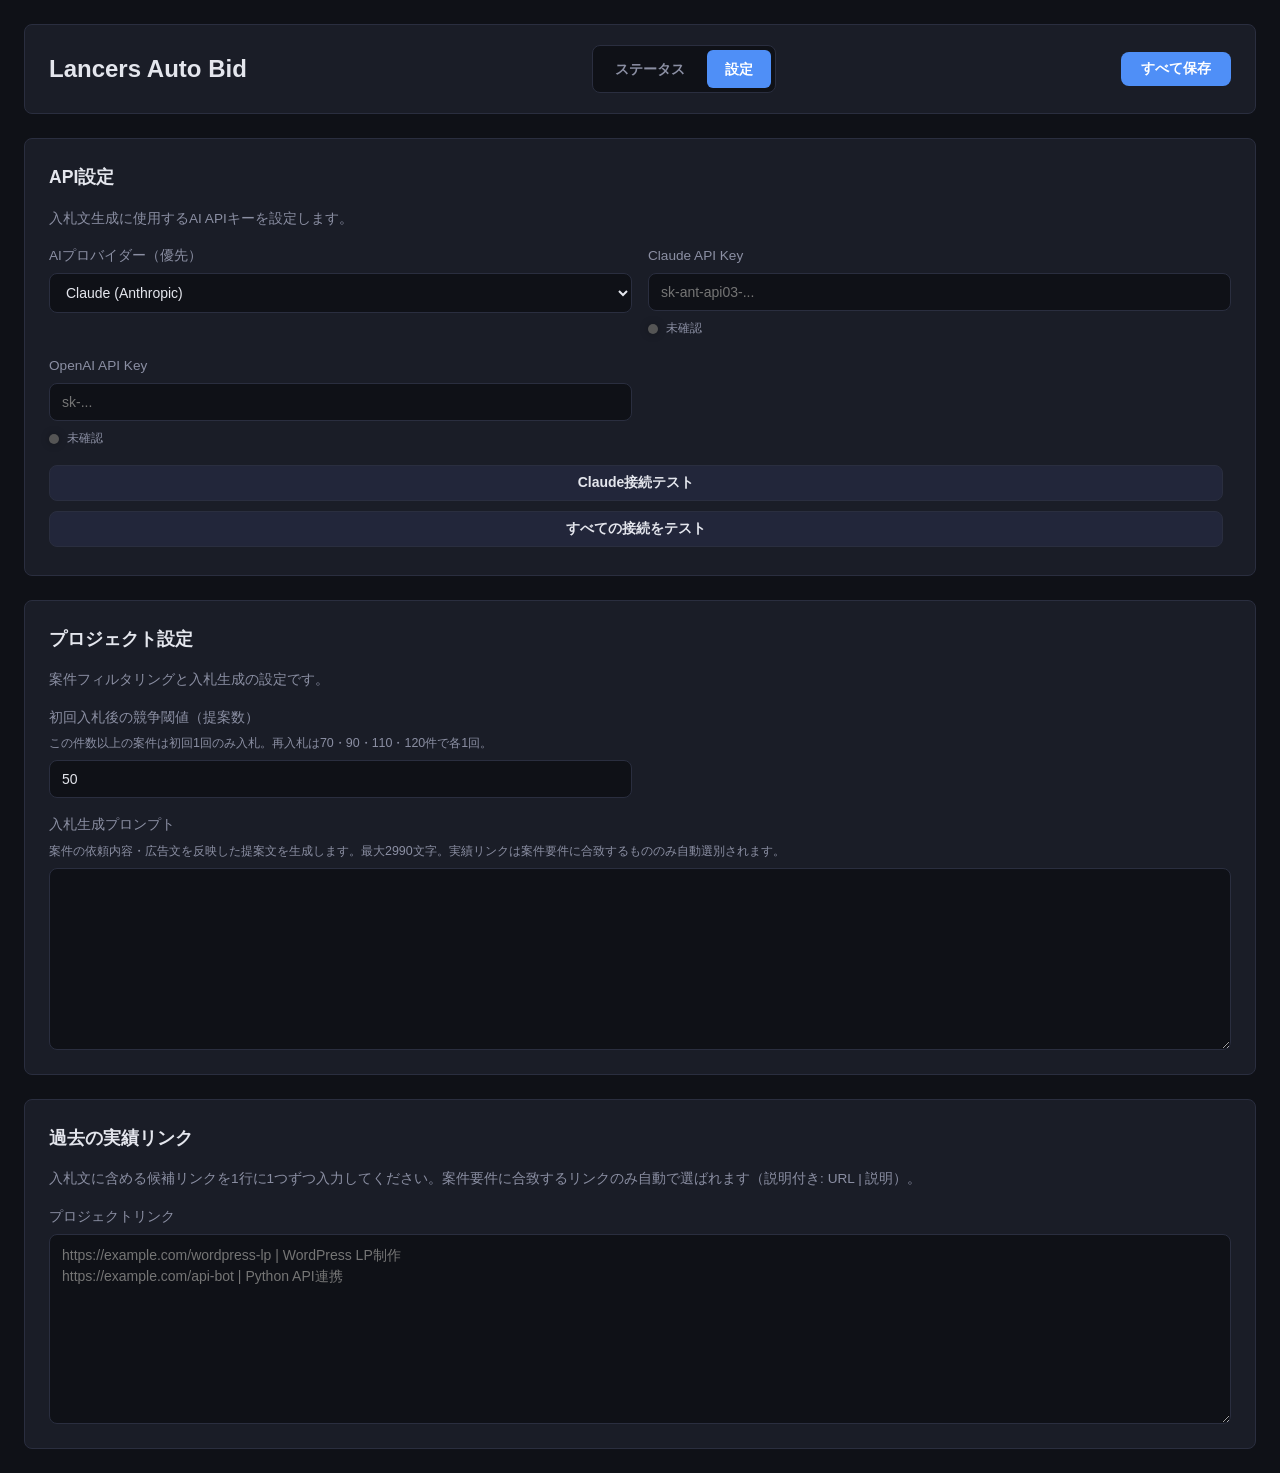
==== lancers-auto-bid/dashboard/settings.html @ 1cc1888b "first commit" ====
<!DOCTYPE html>
<html lang="ja">
<head>
  <meta charset="UTF-8">
  <meta name="viewport" content="width=device-width, initial-scale=1.0">
  <title>設定 - Lancers Auto Bid</title>
  <link rel="stylesheet" href="dashboard.css">
</head>
<body>
  <div class="app">
    <header class="header">
      <div class="header-left">
        <h1>Lancers Auto Bid</h1>
      </div>
      <nav class="main-nav">
        <a href="status.html" class="nav-link">ステータス</a>
        <a href="settings.html" class="nav-link active">設定</a>
      </nav>
      <div class="header-actions">
        <button class="btn btn-primary" id="saveAllBtn">すべて保存</button>
      </div>
    </header>

    <main class="main settings-main">
      <section class="panel settings-section">
        <h2>API設定</h2>
        <p class="section-desc">入札文生成に使用するAI APIキーを設定します。</p>
        <div class="form-grid">
          <div class="form-group">
            <label for="aiProvider">AIプロバイダー（優先）</label>
            <select id="aiProvider">
              <option value="claude">Claude (Anthropic)</option>
              <option value="openai">OpenAI</option>
            </select>
          </div>
          <div class="form-group">
            <label for="claudeApiKey">Claude API Key</label>
            <div class="input-with-status">
              <input type="password" id="claudeApiKey" placeholder="sk-ant-api03-..." autocomplete="off">
              <div class="inline-connection" id="connClaude">
                <span class="connection-light"></span>
                <span class="connection-status-text">未確認</span>
              </div>
            </div>
          </div>
          <div class="form-group">
            <label for="openaiApiKey">OpenAI API Key</label>
            <div class="input-with-status">
              <input type="password" id="openaiApiKey" placeholder="sk-..." autocomplete="off">
              <div class="inline-connection" id="connOpenai">
                <span class="connection-light"></span>
                <span class="connection-status-text">未確認</span>
              </div>
            </div>
          </div>
          <div class="form-group full-width">
            <button class="btn btn-secondary" id="testClaudeBtn">Claude接続テスト</button>
            <button class="btn btn-secondary" id="testApiBtn">すべての接続をテスト</button>
          </div>
          <div class="api-test-result" id="apiTestResult" hidden></div>
        </div>
      </section>

      <section class="panel settings-section">
        <h2>プロジェクト設定</h2>
        <p class="section-desc">案件フィルタリングと入札生成の設定です。</p>
        <div class="form-grid">
          <div class="form-group">
            <label for="maxProposalCount">初回入札後の競争閾値（提案数）</label>
            <p class="field-hint">この件数以上の案件は初回1回のみ入札。再入札は70・90・110・120件で各1回。</p>
            <input type="number" id="maxProposalCount" min="1" max="200" value="50">
          </div>
          <div class="form-group full-width">
            <label for="bidPrompt">入札生成プロンプト</label>
            <p class="field-hint">案件の依頼内容・広告文を反映した提案文を生成します。最大2990文字。実績リンクは案件要件に合致するもののみ自動選別されます。</p>
            <textarea id="bidPrompt" rows="10"></textarea>
          </div>
        </div>
      </section>

      <section class="panel settings-section">
        <h2>過去の実績リンク</h2>
        <p class="section-desc">入札文に含める候補リンクを1行に1つずつ入力してください。案件要件に合致するリンクのみ自動で選ばれます（説明付き: URL | 説明）。</p>
        <div class="form-grid">
          <div class="form-group full-width">
            <label for="portfolioLinks">プロジェクトリンク</label>
            <textarea id="portfolioLinks" class="textarea-links" rows="8"
              placeholder="https://example.com/wordpress-lp | WordPress LP制作&#10;https://example.com/api-bot | Python API連携"></textarea>
          </div>
        </div>
      </section>
    </main>
  </div>

  <script type="module" src="settings.js"></script>
</body>
</html>
---- lancers-auto-bid/dashboard/dashboard.css ----
*,
*::before,
*::after {
  box-sizing: border-box;
  margin: 0;
  padding: 0;
}

:root {
  --bg: #0f1117;
  --surface: #1a1d27;
  --surface-hover: #22263a;
  --border: #2a2e3f;
  --text: #e4e6ed;
  --text-muted: #8b8fa3;
  --primary: #4f8ff7;
  --primary-hover: #3a7de0;
  --success: #34d399;
  --success-bg: rgba(52, 211, 153, 0.12);
  --warning: #fbbf24;
  --warning-bg: rgba(251, 191, 36, 0.12);
  --danger: #f87171;
  --danger-bg: rgba(248, 113, 113, 0.12);
  --error: #ef4444;
  --error-bg: rgba(239, 68, 68, 0.12);
  --radius: 8px;
  --shadow: 0 4px 24px rgba(0, 0, 0, 0.3);
}

body {
  font-family: -apple-system, BlinkMacSystemFont, 'Segoe UI', 'Hiragino Sans', 'Noto Sans JP', sans-serif;
  background: var(--bg);
  color: var(--text);
  line-height: 1.6;
  min-height: 100vh;
}

.app {
  max-width: 1400px;
  margin: 0 auto;
  padding: 24px;
}

.header {
  display: flex;
  justify-content: space-between;
  align-items: center;
  flex-wrap: wrap;
  gap: 12px;
  padding: 20px 24px;
  background: var(--surface);
  border-radius: var(--radius);
  border: 1px solid var(--border);
  margin-bottom: 24px;
}

.main-nav {
  display: flex;
  gap: 4px;
  background: var(--bg);
  padding: 4px;
  border-radius: var(--radius);
  border: 1px solid var(--border);
}

.nav-link {
  padding: 8px 18px;
  border-radius: 6px;
  text-decoration: none;
  color: var(--text-muted);
  font-size: 0.875rem;
  font-weight: 600;
  transition: all 0.15s;
}

.nav-link:hover {
  color: var(--text);
  background: var(--surface-hover);
}

.nav-link.active {
  background: var(--primary);
  color: #fff;
}

.settings-main {
  gap: 20px;
}

.settings-section h2 {
  margin-bottom: 4px;
}

.section-desc {
  font-size: 0.85rem;
  color: var(--text-muted);
  margin-bottom: 16px;
}

.connection-panel h2 {
  margin-bottom: 16px;
}

.connection-grid {
  display: grid;
  grid-template-columns: repeat(auto-fit, minmax(220px, 1fr));
  gap: 12px;
  margin-bottom: 16px;
}

.connection-item {
  display: flex;
  align-items: center;
  gap: 14px;
  padding: 14px 18px;
  background: var(--bg);
  border: 1px solid var(--border);
  border-radius: var(--radius);
}

.connection-light {
  width: 14px;
  height: 14px;
  border-radius: 50%;
  background: #555;
  flex-shrink: 0;
  box-shadow: 0 0 8px rgba(0,0,0,0.3);
  transition: all 0.3s;
}

.connection-light.connected {
  background: var(--success);
  box-shadow: 0 0 12px rgba(52, 211, 153, 0.6);
}

.connection-light.disconnected {
  background: var(--danger);
  box-shadow: 0 0 8px rgba(248, 113, 113, 0.4);
}

.connection-info {
  display: flex;
  flex-direction: column;
  gap: 2px;
  min-width: 0;
}

.connection-label {
  font-size: 0.85rem;
  font-weight: 600;
  color: var(--text);
}

.connection-status-text {
  font-size: 0.78rem;
  color: var(--text-muted);
}

.connection-status-text.connected-text {
  color: var(--success);
  font-weight: 600;
}

.poll-error {
  padding: 10px 14px;
  background: var(--error-bg);
  border: 1px solid rgba(239, 68, 68, 0.3);
  border-radius: var(--radius);
  color: var(--error);
  font-size: 0.85rem;
  margin-bottom: 12px;
}

.input-with-status {
  display: flex;
  flex-direction: column;
  gap: 8px;
}

.inline-connection {
  display: flex;
  align-items: center;
  gap: 8px;
  font-size: 0.8rem;
}

.inline-connection .connection-light {
  width: 10px;
  height: 10px;
}

.api-test-result {
  grid-column: 1 / -1;
  padding: 12px 16px;
  border-radius: var(--radius);
  font-size: 0.85rem;
  margin-top: 4px;
}

.api-test-result.success {
  background: var(--success-bg);
  color: var(--success);
  border: 1px solid rgba(52, 211, 153, 0.3);
}

.api-test-result.error {
  background: var(--error-bg);
  color: var(--error);
  border: 1px solid rgba(239, 68, 68, 0.3);
}

.form-group.full-width .btn-secondary {
  margin-right: 8px;
  margin-bottom: 4px;
}

.project-status.detected { background: #a78bfa; }
.project-badge.detected {
  background: rgba(167, 139, 250, 0.15);
  color: #a78bfa;
}

.header-left {
  display: flex;
  align-items: center;
  gap: 16px;
}

.header h1 {
  font-size: 1.5rem;
  font-weight: 700;
}

.status-badge {
  padding: 4px 12px;
  border-radius: 20px;
  font-size: 0.8rem;
  font-weight: 600;
  background: var(--danger-bg);
  color: var(--danger);
}

.status-badge.running {
  background: var(--success-bg);
  color: var(--success);
}

.header-actions {
  display: flex;
  gap: 8px;
}

.btn {
  padding: 8px 20px;
  border: none;
  border-radius: var(--radius);
  font-size: 0.875rem;
  font-weight: 600;
  cursor: pointer;
  transition: all 0.15s;
}

.btn-primary { background: var(--primary); color: #fff; }
.btn-primary:hover { background: var(--primary-hover); }
.btn-success { background: var(--success); color: #1a1d27; }
.btn-success:hover { opacity: 0.9; }
.btn-danger { background: var(--danger); color: #fff; }
.btn-danger:hover { opacity: 0.9; }
.btn-secondary {
  background: var(--surface-hover);
  color: var(--text);
  border: 1px solid var(--border);
}
.btn-secondary:hover { background: var(--border); }

.main {
  display: flex;
  flex-direction: column;
  gap: 24px;
}

.panel {
  background: var(--surface);
  border: 1px solid var(--border);
  border-radius: var(--radius);
  padding: 24px;
}

.panel h2 {
  font-size: 1.1rem;
  margin-bottom: 16px;
  color: var(--text);
}

.form-grid {
  display: grid;
  grid-template-columns: 1fr 1fr;
  gap: 16px;
}

.form-group {
  display: flex;
  flex-direction: column;
  gap: 6px;
}

.form-group.full-width {
  grid-column: 1 / -1;
}

.form-group label {
  font-size: 0.85rem;
  color: var(--text-muted);
  font-weight: 500;
}

.form-group input,
.form-group select,
.form-group textarea {
  padding: 10px 12px;
  background: var(--bg);
  border: 1px solid var(--border);
  border-radius: var(--radius);
  color: var(--text);
  font-size: 0.875rem;
  font-family: inherit;
  resize: vertical;
}

.form-group input:focus,
.form-group select:focus,
.form-group textarea:focus {
  outline: none;
  border-color: var(--primary);
  box-shadow: 0 0 0 3px rgba(79, 143, 247, 0.2);
}

.textarea-links {
  min-height: 160px;
  font-family: 'Consolas', 'Monaco', 'Courier New', monospace;
  line-height: 1.5;
}

.field-hint {
  font-size: 0.78rem;
  color: var(--text-muted);
}

.stats-panel {
  display: flex;
  gap: 16px;
  flex-wrap: wrap;
}

.stat-card {
  flex: 1;
  min-width: 140px;
  padding: 16px 20px;
  background: var(--bg);
  border-radius: var(--radius);
  border: 1px solid var(--border);
  text-align: center;
}

.stat-value {
  display: block;
  font-size: 1.8rem;
  font-weight: 700;
  color: var(--text);
}

.stat-value.stat-small {
  font-size: 0.9rem;
}

.stat-label {
  font-size: 0.8rem;
  color: var(--text-muted);
}

.stat-success .stat-value { color: var(--success); }
.stat-warning .stat-value { color: var(--warning); }
.stat-error .stat-value { color: var(--error); }

.panel-header {
  display: flex;
  justify-content: space-between;
  align-items: center;
  margin-bottom: 16px;
}

.panel-header h2 {
  margin-bottom: 0;
}

.filter-tabs {
  display: flex;
  gap: 4px;
}

.filter-tab {
  padding: 6px 14px;
  background: transparent;
  border: 1px solid var(--border);
  border-radius: 20px;
  color: var(--text-muted);
  font-size: 0.8rem;
  cursor: pointer;
  transition: all 0.15s;
}

.filter-tab:hover {
  background: var(--surface-hover);
  color: var(--text);
}

.filter-tab.active {
  background: var(--primary);
  border-color: var(--primary);
  color: #fff;
}

.projects-list {
  display: flex;
  flex-direction: column;
  gap: 8px;
  max-height: 600px;
  overflow-y: auto;
}

.project-item {
  display: flex;
  align-items: center;
  gap: 16px;
  padding: 14px 18px;
  background: var(--bg);
  border: 1px solid var(--border);
  border-radius: var(--radius);
  cursor: pointer;
  transition: all 0.15s;
}

.project-item:hover {
  background: var(--surface-hover);
  border-color: var(--primary);
}

.project-item.active-project {
  background: rgba(79, 143, 247, 0.08);
  border-color: var(--primary);
  box-shadow: 0 0 0 1px var(--primary);
}

.project-item.active-project .project-title {
  color: var(--primary);
}

.project-status {
  flex-shrink: 0;
  width: 10px;
  height: 10px;
  border-radius: 50%;
}

.project-status.bid_submitted { background: var(--success); }
.project-status.skipped { background: var(--warning); }
.project-status.error { background: var(--error); }
.project-status.processing,
.project-status.bidding { background: var(--primary); animation: pulse 1.5s infinite; }

@keyframes pulse {
  0%, 100% { opacity: 1; }
  50% { opacity: 0.4; }
}

.project-info {
  flex: 1;
  min-width: 0;
}

.project-title {
  font-weight: 600;
  font-size: 0.9rem;
  white-space: nowrap;
  overflow: hidden;
  text-overflow: ellipsis;
}

.project-meta {
  font-size: 0.78rem;
  color: var(--text-muted);
  margin-top: 2px;
}

.project-badge {
  flex-shrink: 0;
  padding: 3px 10px;
  border-radius: 12px;
  font-size: 0.75rem;
  font-weight: 600;
}

.project-badge.bid_submitted {
  background: var(--success-bg);
  color: var(--success);
}

.project-badge.skipped {
  background: var(--warning-bg);
  color: var(--warning);
}

.project-badge.error {
  background: var(--error-bg);
  color: var(--error);
}

.project-badge.processing,
.project-badge.bidding {
  background: rgba(79, 143, 247, 0.12);
  color: var(--primary);
}

.empty-state {
  text-align: center;
  padding: 48px 24px;
  color: var(--text-muted);
  font-size: 0.9rem;
}

.modal-overlay {
  display: none;
  position: fixed;
  inset: 0;
  background: rgba(0, 0, 0, 0.6);
  z-index: 1000;
  align-items: center;
  justify-content: center;
  padding: 24px;
}

.modal-overlay.active {
  display: flex;
}

.modal {
  background: var(--surface);
  border: 1px solid var(--border);
  border-radius: 12px;
  width: 100%;
  max-width: 720px;
  max-height: 80vh;
  display: flex;
  flex-direction: column;
  box-shadow: var(--shadow);
}

.modal-header {
  display: flex;
  justify-content: space-between;
  align-items: center;
  padding: 20px 24px;
  border-bottom: 1px solid var(--border);
}

.modal-header h3 {
  font-size: 1rem;
  font-weight: 600;
}

.modal-close {
  background: none;
  border: none;
  color: var(--text-muted);
  font-size: 1.5rem;
  cursor: pointer;
  padding: 0 4px;
  line-height: 1;
}

.modal-close:hover {
  color: var(--text);
}

.modal-body {
  padding: 24px;
  overflow-y: auto;
  font-size: 0.875rem;
  line-height: 1.8;
}

.modal-body .detail-row {
  margin-bottom: 16px;
}

.modal-body .detail-label {
  font-size: 0.78rem;
  color: var(--text-muted);
  font-weight: 600;
  text-transform: uppercase;
  letter-spacing: 0.05em;
  margin-bottom: 4px;
}

.modal-body .detail-value {
  color: var(--text);
}

.modal-body .bid-document {
  background: var(--bg);
  border: 1px solid var(--border);
  border-radius: var(--radius);
  padding: 16px;
  white-space: pre-wrap;
  max-height: 400px;
  overflow-y: auto;
  font-size: 0.85rem;
}

.modal-body .skip-reason {
  background: var(--warning-bg);
  border: 1px solid rgba(251, 191, 36, 0.3);
  border-radius: var(--radius);
  padding: 16px;
  color: var(--warning);
}

.modal-body a {
  color: var(--primary);
  text-decoration: none;
}

.modal-body a:hover {
  text-decoration: underline;
}

.runtime-panel h2 {
  margin-bottom: 0;
}

.terminal-header {
  display: flex;
  align-items: center;
  justify-content: space-between;
  margin-bottom: 10px;
}

.btn-terminal-clear {
  background: #1a1a1a;
  color: #56c856;
  border: 1px solid #333;
  font-family: 'Consolas', 'Courier New', monospace;
}

.btn-terminal-clear:hover {
  background: #252525;
  color: #7fff7f;
}

.cmd-terminal {
  background: #0c0c0c;
  border: 1px solid #2d2d2d;
  border-radius: 4px;
  font-family: 'Consolas', 'Courier New', monospace;
  font-size: 12.5px;
  line-height: 1.5;
  max-height: 340px;
  overflow: hidden;
  display: flex;
  flex-direction: column;
  box-shadow: inset 0 0 24px rgba(0, 0, 0, 0.5);
}

.cmd-status-line {
  padding: 10px 14px;
  border-bottom: 1px solid #222;
  background: #0a0a0a;
  flex-shrink: 0;
}

.cmd-log {
  flex: 1;
  overflow-y: auto;
  padding: 8px 14px 12px;
}

.cmd-line {
  display: flex;
  flex-wrap: wrap;
  gap: 6px;
  padding: 2px 0;
  color: #cccccc;
}

.cmd-line.cmd-empty {
  color: #666;
  padding-left: 0;
}

.cmd-prompt {
  color: #56c856;
  flex-shrink: 0;
  user-select: none;
}

.cmd-time {
  color: #888;
  flex-shrink: 0;
}

.cmd-text {
  color: #cccccc;
  word-break: break-all;
}

.cmd-sep {
  color: #555;
  margin: 0 4px;
}

.cmd-status-text {
  color: #e0e0e0;
}

.cmd-terminal.phase-polling .runtime-phase { color: #6eb5ff; }
.cmd-terminal.phase-processing .runtime-phase,
.cmd-terminal.phase-analyzing .runtime-phase,
.cmd-terminal.phase-bidding .runtime-phase,
.cmd-terminal.phase-filtering .runtime-phase { color: #fbbf24; }
.cmd-terminal.phase-error .runtime-phase { color: #ff6b6b; }
.cmd-terminal.phase-idle .runtime-phase { color: #56c856; }

.cmd-line.type-bid .cmd-text { color: #56c856; }
.cmd-line.type-error .cmd-text { color: #ff6b6b; }
.cmd-line.type-error_recovery .cmd-text { color: #ffb347; }
.cmd-line.type-skip .cmd-text,
.cmd-line.type-skip_proposals .cmd-text { color: #fbbf24; }
.cmd-line.type-system .cmd-text { color: #aaa; }

/* legacy - keep for compatibility */
.runtime-banner {
  display: none;
}

.activity-log {
  max-height: 220px;
  overflow-y: auto;
  display: flex;
  flex-direction: column;
  gap: 4px;
}

.activity-item {
  display: flex;
  gap: 10px;
  padding: 8px 12px;
  background: var(--bg);
  border-radius: 6px;
  font-size: 0.8rem;
  border-left: 3px solid var(--border);
}

.activity-item.type-bid { border-left-color: var(--success); }
.activity-item.type-error { border-left-color: var(--error); }
.activity-item.type-skip,
.activity-item.type-skip_proposals { border-left-color: var(--warning); }
.activity-item.type-system { border-left-color: var(--primary); }

.activity-time {
  color: var(--text-muted);
  white-space: nowrap;
  font-size: 0.75rem;
}

.activity-text {
  color: var(--text);
  flex: 1;
}

.btn-sm {
  padding: 6px 14px;
  font-size: 0.8rem;
}

@media (max-width: 768px) {
  .header {
    flex-direction: column;
    gap: 16px;
  }

  .form-grid {
    grid-template-columns: 1fr;
  }

  .stats-panel {
    flex-direction: column;
  }

  .panel-header {
    flex-direction: column;
    gap: 12px;
    align-items: flex-start;
  }
}
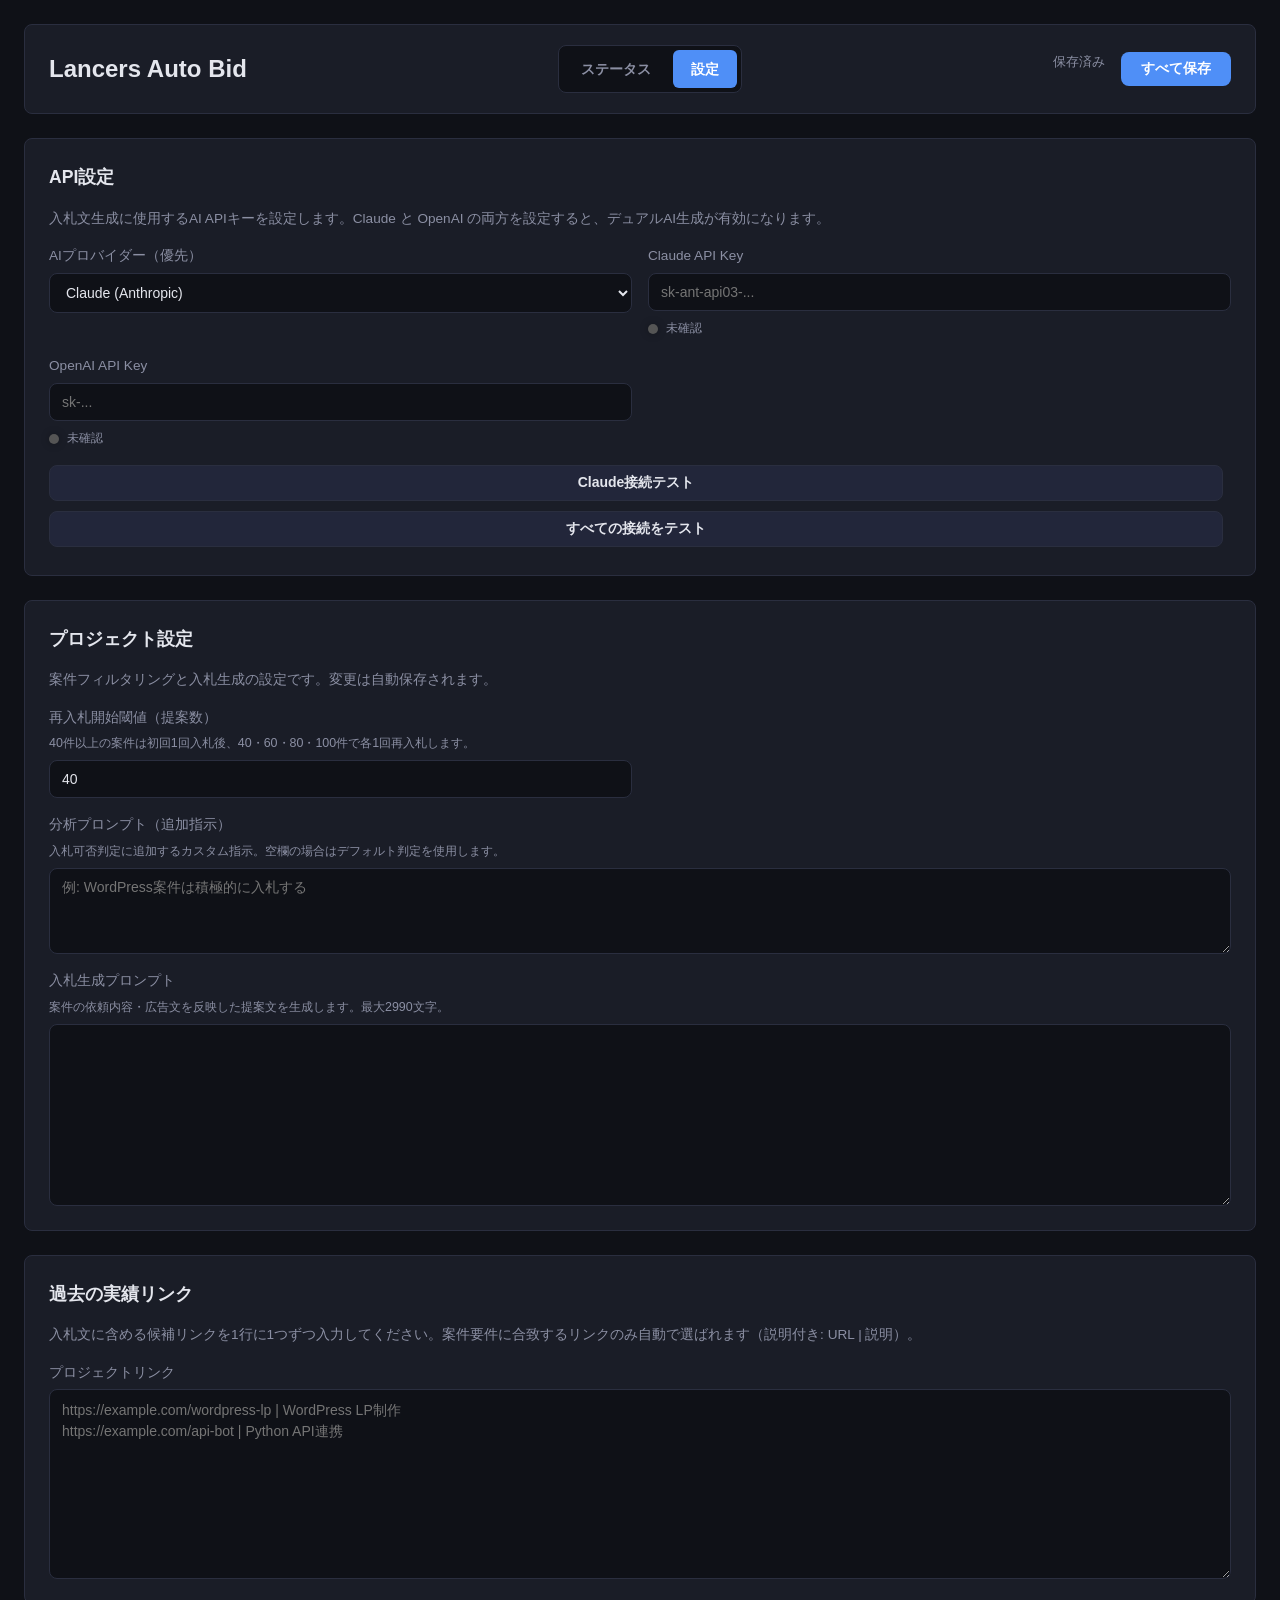
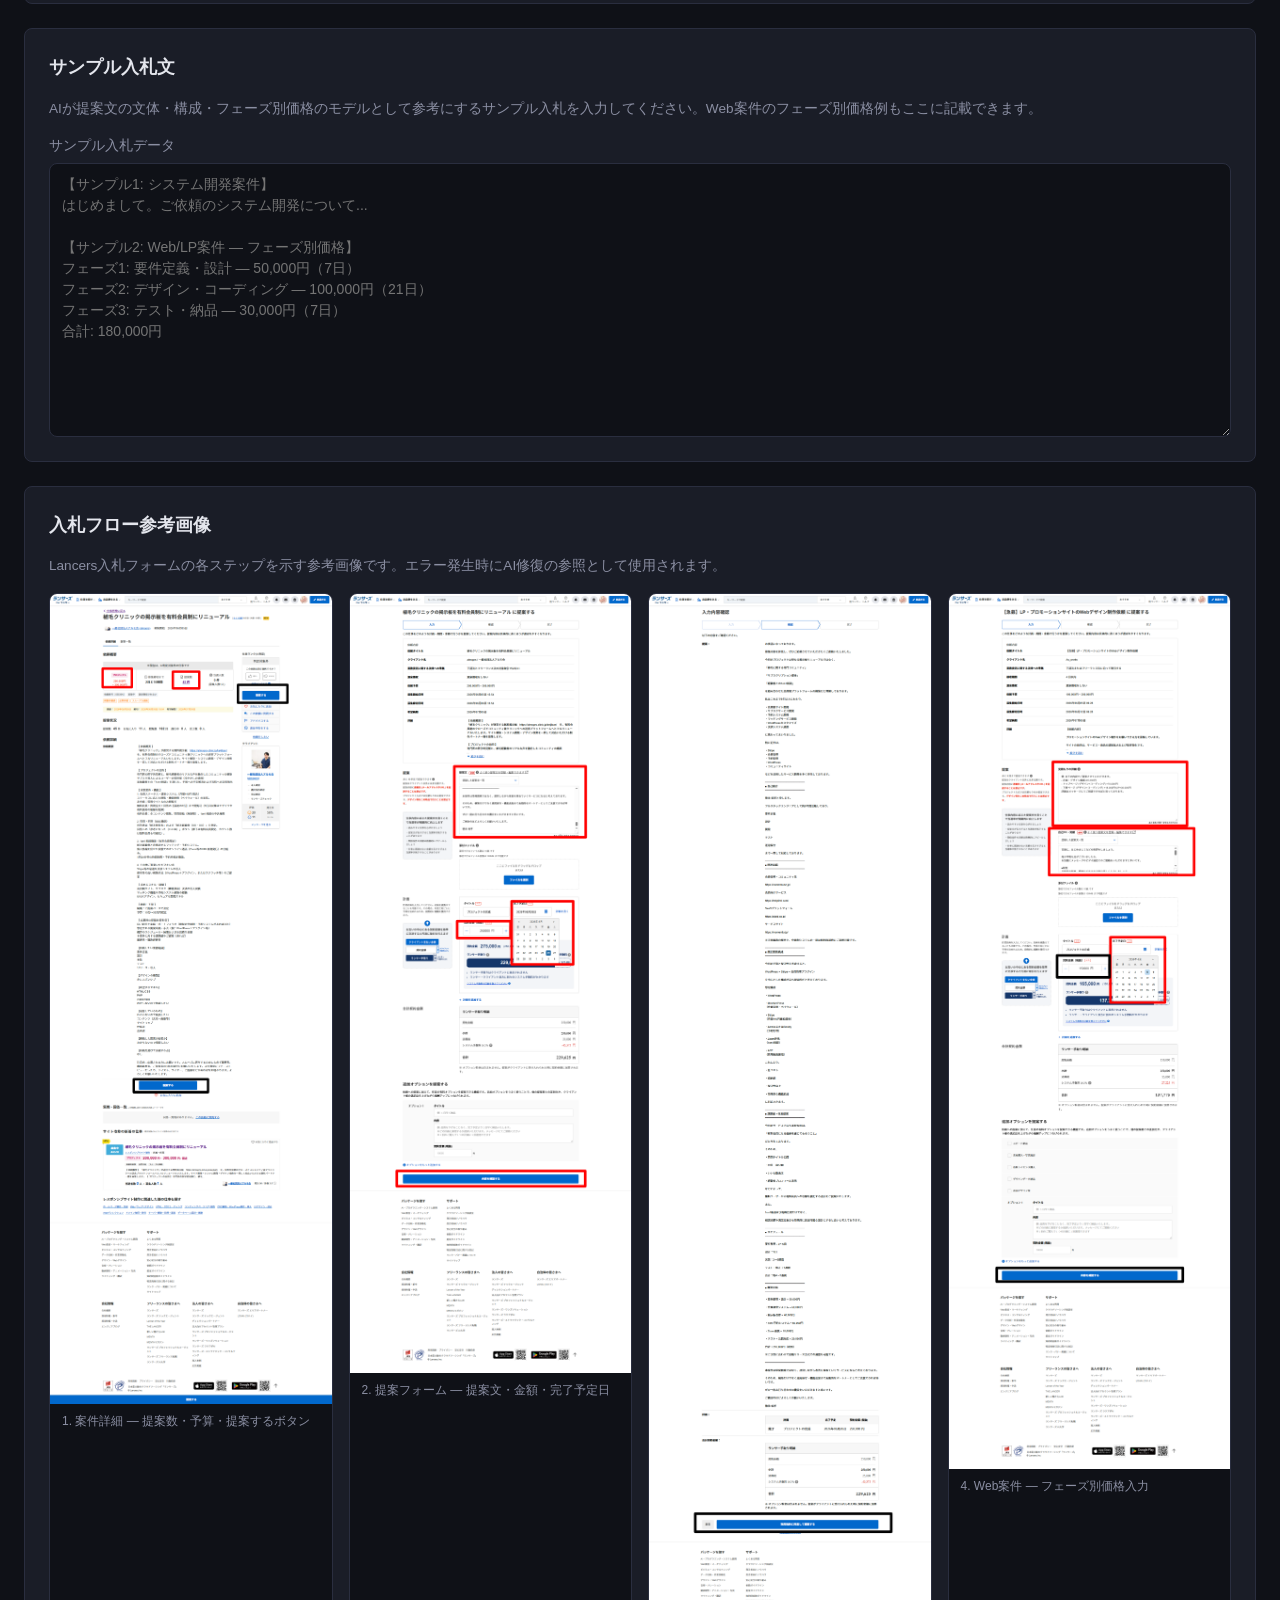
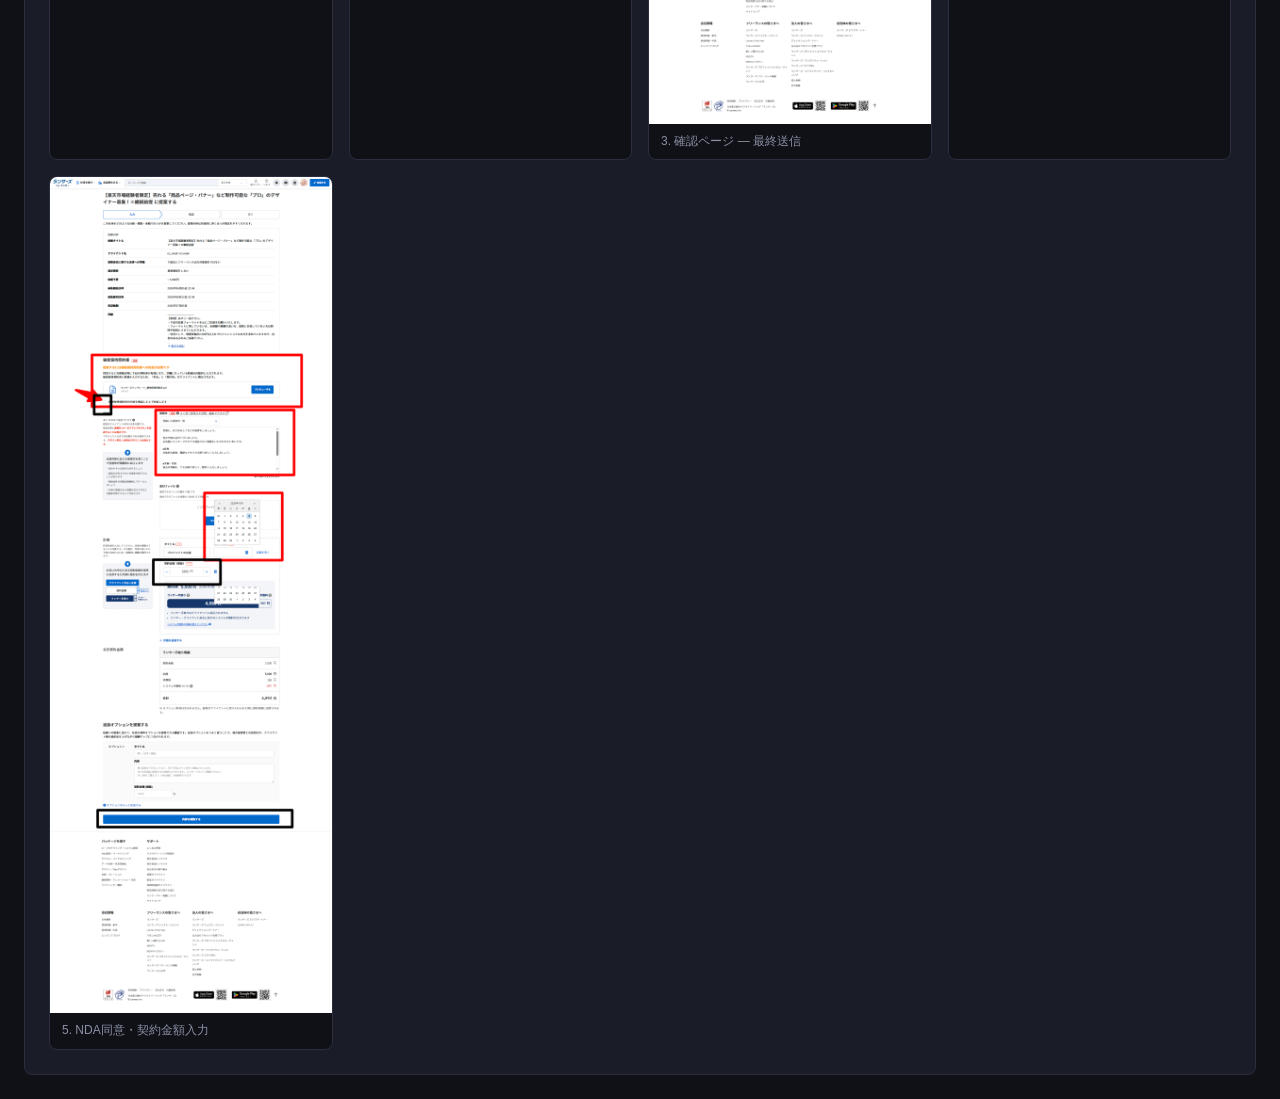
==== commit 350eaf60: "Fix Lancers auto-bid filtering and React form automation. Align bidding with current Lancers DOM sel" ====
--- a/lancers-auto-bid/dashboard/settings.html
+++ b/lancers-auto-bid/dashboard/settings.html
@@ -17,6 +17,7 @@
         <a href="settings.html" class="nav-link active">設定</a>
       </nav>
       <div class="header-actions">
+        <span class="save-indicator" id="saveIndicator">保存済み</span>
         <button class="btn btn-primary" id="saveAllBtn">すべて保存</button>
       </div>
     </header>
@@ -24,7 +25,7 @@
     <main class="main settings-main">
       <section class="panel settings-section">
         <h2>API設定</h2>
-        <p class="section-desc">入札文生成に使用するAI APIキーを設定します。</p>
+        <p class="section-desc">入札文生成に使用するAI APIキーを設定します。Claude と OpenAI の両方を設定すると、デュアルAI生成が有効になります。</p>
         <div class="form-grid">
           <div class="form-group">
             <label for="aiProvider">AIプロバイダー（優先）</label>
@@ -63,16 +64,21 @@
 
       <section class="panel settings-section">
         <h2>プロジェクト設定</h2>
-        <p class="section-desc">案件フィルタリングと入札生成の設定です。</p>
+        <p class="section-desc">案件フィルタリングと入札生成の設定です。変更は自動保存されます。</p>
         <div class="form-grid">
           <div class="form-group">
-            <label for="maxProposalCount">初回入札後の競争閾値（提案数）</label>
-            <p class="field-hint">この件数以上の案件は初回1回のみ入札。再入札は70・90・110・120件で各1回。</p>
-            <input type="number" id="maxProposalCount" min="1" max="200" value="50">
+            <label for="maxProposalCount">再入札開始閾値（提案数）</label>
+            <p class="field-hint">40件以上の案件は初回1回入札後、40・60・80・100件で各1回再入札します。</p>
+            <input type="number" id="maxProposalCount" min="1" max="200" value="40">
+          </div>
+          <div class="form-group full-width">
+            <label for="analysisPrompt">分析プロンプト（追加指示）</label>
+            <p class="field-hint">入札可否判定に追加するカスタム指示。空欄の場合はデフォルト判定を使用します。</p>
+            <textarea id="analysisPrompt" rows="4" placeholder="例: WordPress案件は積極的に入札する"></textarea>
           </div>
           <div class="form-group full-width">
             <label for="bidPrompt">入札生成プロンプト</label>
-            <p class="field-hint">案件の依頼内容・広告文を反映した提案文を生成します。最大2990文字。実績リンクは案件要件に合致するもののみ自動選別されます。</p>
+            <p class="field-hint">案件の依頼内容・広告文を反映した提案文を生成します。最大2990文字。</p>
             <textarea id="bidPrompt" rows="10"></textarea>
           </div>
         </div>
@@ -89,6 +95,36 @@
           </div>
         </div>
       </section>
+
+      <section class="panel settings-section">
+        <h2>サンプル入札文</h2>
+        <p class="section-desc">AIが提案文の文体・構成・フェーズ別価格のモデルとして参考にするサンプル入札を入力してください。Web案件のフェーズ別価格例もここに記載できます。</p>
+        <div class="form-grid">
+          <div class="form-group full-width">
+            <label for="sampleBids">サンプル入札データ</label>
+            <textarea id="sampleBids" class="textarea-links" rows="12" placeholder="【サンプル1: システム開発案件】
+はじめまして。ご依頼のシステム開発について...
+
+【サンプル2: Web/LP案件 — フェーズ別価格】
+フェーズ1: 要件定義・設計 — 50,000円（7日）
+フェーズ2: デザイン・コーディング — 100,000円（21日）
+フェーズ3: テスト・納品 — 30,000円（7日）
+合計: 180,000円"></textarea>
+          </div>
+        </div>
+      </section>
+
+      <section class="panel settings-section">
+        <h2>入札フロー参考画像</h2>
+        <p class="section-desc">Lancers入札フォームの各ステップを示す参考画像です。エラー発生時にAI修復の参照として使用されます。</p>
+        <div class="reference-images">
+          <figure><img src="../docs/reference/lances1.png" alt="案件詳細ページ"><figcaption>1. 案件詳細 — 提案数・予算・提案するボタン</figcaption></figure>
+          <figure><img src="../docs/reference/lances2.png" alt="提案フォーム入力"><figcaption>2. 提案フォーム — 提案文・金額・完了予定日</figcaption></figure>
+          <figure><img src="../docs/reference/lances3.png" alt="確認ページ"><figcaption>3. 確認ページ — 最終送信</figcaption></figure>
+          <figure><img src="../docs/reference/lances4.png" alt="Web案件フェーズ別価格"><figcaption>4. Web案件 — フェーズ別価格入力</figcaption></figure>
+          <figure><img src="../docs/reference/lances5.png" alt="NDA同意・価格入力"><figcaption>5. NDA同意・契約金額入力</figcaption></figure>
+        </div>
+      </section>
     </main>
   </div>
 
--- a/lancers-auto-bid/dashboard/dashboard.css
+++ b/lancers-auto-bid/dashboard/dashboard.css
@@ -782,6 +782,70 @@
   font-size: 0.8rem;
 }
 
+.control-group {
+  display: flex;
+  align-items: center;
+  gap: 6px;
+  padding: 4px 10px;
+  background: var(--bg);
+  border-radius: 8px;
+  border: 1px solid var(--border);
+}
+
+.control-label {
+  font-size: 0.75rem;
+  color: var(--text-muted);
+  white-space: nowrap;
+}
+
+.status-badge.status-filter,
+.status-badge.status-bid {
+  font-size: 0.7rem;
+  margin-left: 6px;
+}
+
+.status-badge.status-filter.running,
+.status-badge.status-bid.running {
+  background: rgba(52, 211, 153, 0.2);
+  color: var(--success);
+}
+
+.save-indicator {
+  font-size: 0.8rem;
+  color: var(--text-muted);
+  margin-right: 8px;
+}
+
+.save-indicator.dirty { color: var(--warning); }
+.save-indicator.saving { color: var(--primary); }
+.save-indicator.saved { color: var(--success); }
+
+.reference-images {
+  display: grid;
+  grid-template-columns: repeat(auto-fill, minmax(280px, 1fr));
+  gap: 16px;
+}
+
+.reference-images figure {
+  margin: 0;
+  background: var(--bg);
+  border-radius: 8px;
+  overflow: hidden;
+  border: 1px solid var(--border);
+}
+
+.reference-images img {
+  width: 100%;
+  height: auto;
+  display: block;
+}
+
+.reference-images figcaption {
+  padding: 8px 12px;
+  font-size: 0.75rem;
+  color: var(--text-muted);
+}
+
 @media (max-width: 768px) {
   .header {
     flex-direction: column;
